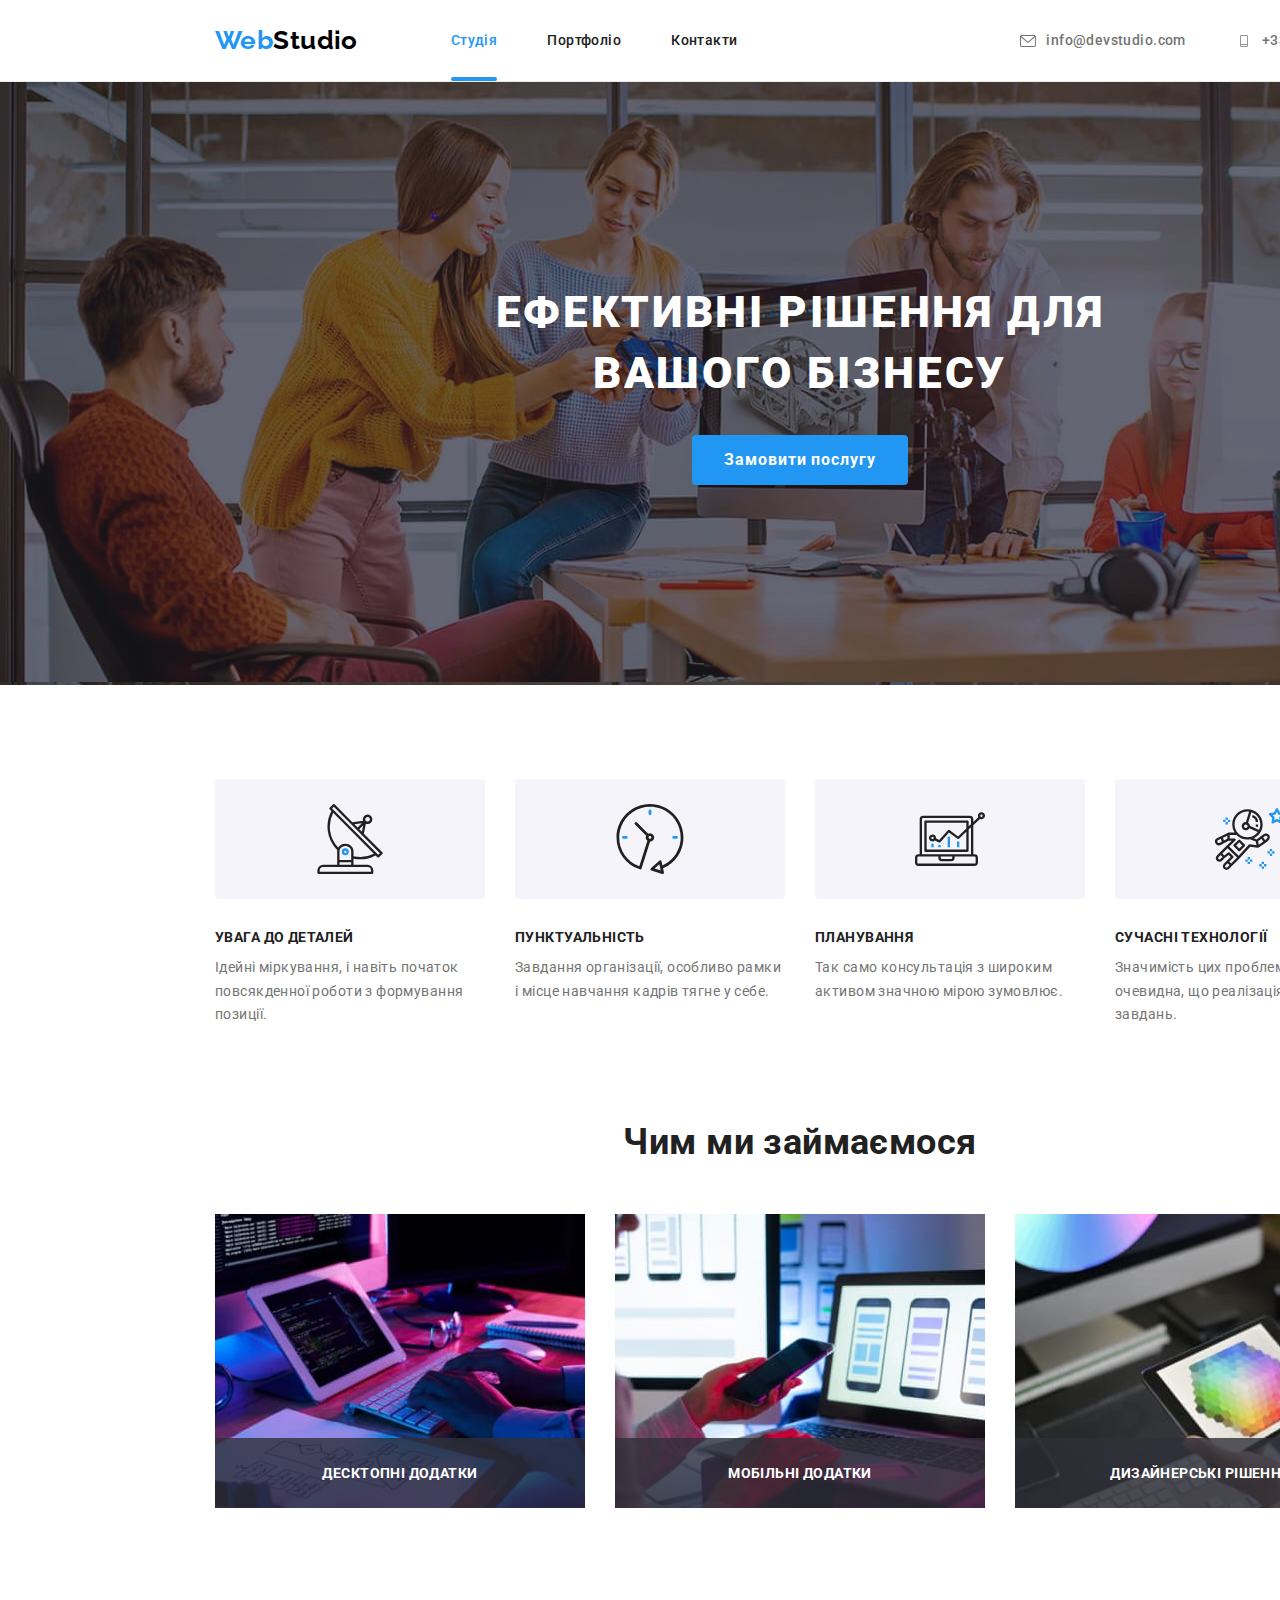
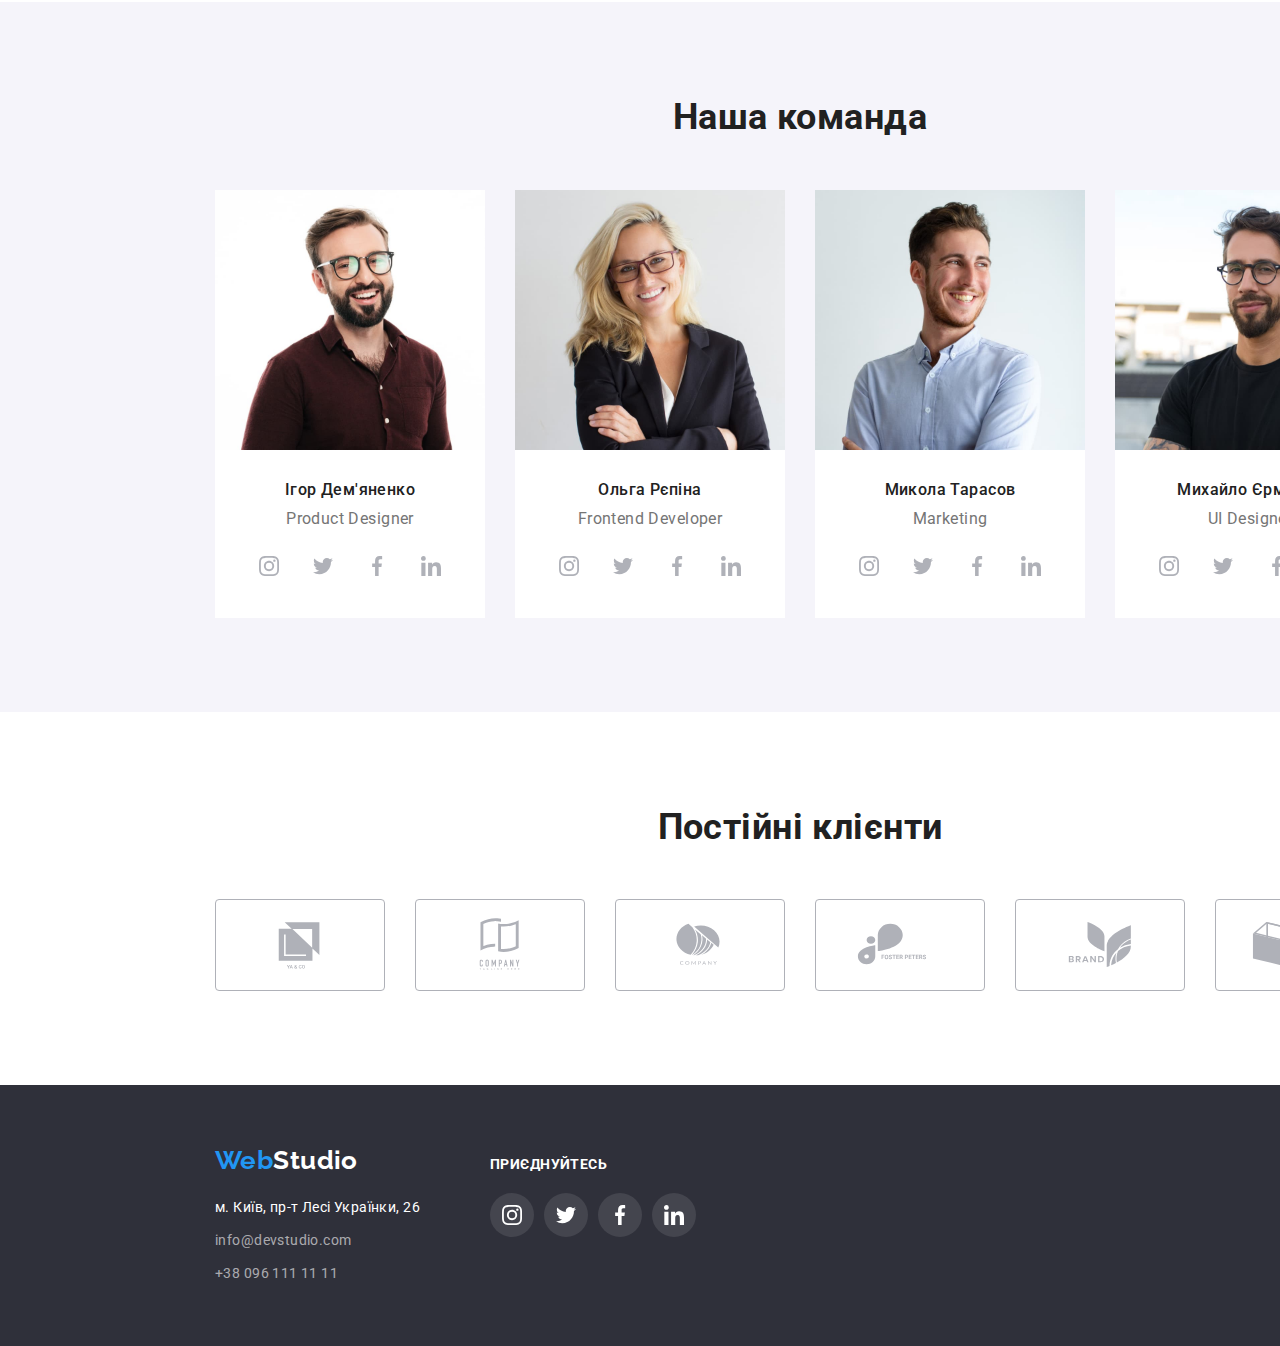
==== index.html @ 66ec5fab "розмітив форму "замовити послугу"" ====
<!DOCTYPE html>
<html lang="uk">
  <head>
    <meta charset="UTF-8" />
    <meta http-equiv="X-UA-Compatible" content="IE=edge" />
    <meta name="viewport" content="width=device-width, initial-scale=1.0" />
    <title>Веб Студія</title>
    <link rel="preconnect" href="https://fonts.googleapis.com" />
    <link rel="preconnect" href="https://fonts.gstatic.com" crossorigin />
    <link
      href="https://fonts.googleapis.com/css2?family=Raleway:wght@700&family=Roboto:wght@400;500;700;900&display=swap"
      rel="stylesheet"
    />
    <link
      rel="stylesheet"
      href="https://cdnjs.cloudflare.com/ajax/libs/modern-normalize/1.1.0/modern-normalize.min.css"
    />
    <link rel="stylesheet" href="./css/style.css" />
  </head>
  <body>
    <header class="header">
      <div class="container main-nav">
        <nav class="main-nav">
          <a href="./index.html" class="logo" lang="en"
            ><span class="web">Web</span>Studio</a
          >
          <ul class="menu">
            <li class="item">
              <a href="./index.html" class="link current">Студія</a>
            </li>
            <li class="item">
              <a href="./portfolio.html" class="link">Портфоліо</a>
            </li>
            <li class="item"><a href="" class="link">Контакти</a></li>
          </ul>
        </nav>
        <ul class="contact-header">
          <li class="item mail">
            <a href="mailto:info@devstudio.com" class="link"
              >
              <svg class="cont">
                <use href="./images/icons.svg#icon-mail"></use>
              </svg>
              info@devstudio.com</a
            >
          </li>
          <li class="item tel">
            <a href="tel:+380961111111" class="link"> <svg class="cont">
              <use href="./images/icons.svg#icon-tel"></use>
            </svg>+38 096 111 11 11</a>
          </li>
        </ul>
      </div>
    </header>
    <main>
      <section class="hero">
        <div class="container">
          <h1 class="hero-title">Ефективні рішення для вашого бізнесу</h1>
          <button type="button" class="hero-button" data-open-modal>Замовити послугу</button>
          <div class="backdrop is-hidden" data-backdrop>
            <div class="modal">
            <button class="close-modal" data-close-modal>
              <img src="./images/close-black.svg" alt="кнопка закрити" width="18px">
            </button>
            <form action="" class="form js-request-form">
              <p class="form-title">Залиште свої дані, ми вам передзвонимо</p>

              <div class="form-field">
                <label class="form-label" for="name">Ім'я</label>
              <input class="form-input" type="name" name="name" id="name">
              </div>

              <div class="form-field">
                <label class="form-label" for="tel">Телефон</label>
              <input class="form-input" type="tel" name="tel" id="tel">
              </div>

             <div class="form-field">
              <label class="form-label" for="mail">Пошта</label>
              <input class="form-input" type="email" name="mail" id="mail">
             </div>

              <div class="form-field">
                <label class="form-label" for="coment">Коментар</label>
              <textarea name="coment" id="coment" cols="30" rows="10"></textarea>

              <div class="policy">
                <input type="checkbox" name="policy" id="policy" />
                <label class="label-policy" for="policy">Погоджуюся з розсилкою та приймаю <span class="condition"><a href="">Умови договору</a></span></label>
              </div>
              <button class="send" type="submit">Відправити</button>
              </div>
            </form>
          </div>
        </div>
        </div>
      </section>
      <section class="section section-studia plus">
        <div class="container">
          <h2 class="title none">Наші плюси</h2>
          <ul class="pluses">
            <li class="pluses-box">
              <div class="icon-pluses-box">
                <svg class="icon-pluses">
                  <use
                    href="./images/icons.svg#icon-antenna"></use>
                </svg>
              </div>
              <h3 class="small-title">увага до деталей</h3>
              <p class="text">
                Ідейні міркування, і навіть початок повсякденної роботи з
                формування позиції.
              </p>
            </li>
            <li class="pluses-box">
              <div class="icon-pluses-box">
                  <svg class="icon-pluses">
                      <use href="./images/icons.svg#icon-clock"></use>
                    </svg>
              </div>
              <h3 class="small-title">пунктуальність</h3>
              <p class="text">
                Завдання організації, особливо рамки і місце навчання кадрів
                тягне у себе.
              </p>
            </li>
            <li class="pluses-box">
              <div class="icon-pluses-box">
                <svg class="icon-pluses">
                    <use href="./images/icons.svg#icon-diagram"></use>
                  </svg>
            </div>
              <h3 class="small-title">планування</h3>
              <p class="text">
                Так само консультація з широким активом значною мірою зумовлює.
              </p>
            </li>
            <li class="pluses-box">
              <div class="icon-pluses-box">
                <svg class="icon-pluses">
                    <use href="./images/icons.svg#icon-astronaut"></use>
                  </svg>
            </div>
              <h3 class="small-title">сучасні технології</h3>
              <p class="text">
                Значимість цих проблем настільки очевидна, що реалізація
                планових завдань.
              </p>
            </li>
          </ul>
        </div>
      </section>
      <section class="section section-studia">
        <div class="container work">
          <h2 class="title">Чим ми займаємося</h2>
          <ul class="list">
            <li class="employment">
                <div class="image-list">
                  <img src="./images/web.jpg" alt="веб розробка" width="370" />
                </div>
                <p class="text-employment">Десктопні додатки</p>
            </li>
            <li class="employment">
              <div class="image-list">
                <img src="./images/development.jpg" alt="розробка" width="370" />
              </div>
                <p class="text-employment">Мобільні додатки</p>
            </li>
            <li class="employment">
              <div class="image-list">
                <img src="./images/design.jpg" alt="веб дизайн" width="370" />
              </div>
                <p class="text-employment">Дизайнерські рішення</p>
            </li>
          </ul>
        </div>
      </section>
      <section class="section section-studia section-team">
        <div class="container">
          <h2 class="title">Наша команда</h2>
          <ul class="team">
            <li class="listed">
              <img src="./images/igor.jpg" alt="Ігор Дем'яненко" width="270" />
              <div class="team-list">
                <h3 class="name">Ігор Дем'яненко</h3>
              <p class="job" lang="en">Product Designer</p>
              <ul class="social-sites">
                <li>
                  <a href="https://www.instagram.com/" target="_blank" rel="noreferrer noopener" class="social-sites-link">        
                  <svg class="social-icon">
                    <use href="./images/icons.svg#icon-instagram"></use>
                  </svg>
              </a>
            </li>
               <li>
                <a href="https://twitter.com/?lang=ru" target="_blank" rel="noreferrer noopener" class="social-sites-link">
                  <svg class="social-icon">
                    <use href="./images/icons.svg#icon-twitter"></use>
                  </svg>
                </a>
               </li>
                <li>
                  <a href="https://uk-ua.facebook.com/" target="_blank" rel="noreferrer noopener" class="social-sites-link">
                    <svg class="social-icon">
                      <use href="./images/icons.svg#icon-facebook"></use>
                    </svg>
                  </a>
                </li>
                <li>
                  <a href="https://ua.linkedin.com/" target="_blank" rel="noreferrer noopener" class="social-sites-link">
                    <svg class="social-icon">
                      <use href="./images/icons.svg#icon-linkedin"></use>
                    </svg>
                  </a>
                </li>
              </ul>
              </div>
            </li>
            <li class="listed">
              <img src="./images/olga.jpg" alt="Ольга Рєпіна" width="270" />
              <div class="team-list">
              <h3 class="name">Ольга Рєпіна</h3>
              <p class="job" lang="en">Frontend Developer</p>
              <ul class="social-sites">
                <li>
                  <a href="https://www.instagram.com/" target="_blank" rel="noreferrer noopener" class="social-sites-link">        
                  <svg class="social-icon">
                    <use href="./images/icons.svg#icon-instagram"></use>
                  </svg>
              </a>
            </li>
               <li>
                <a href="https://twitter.com/?lang=ru" target="_blank" rel="noreferrer noopener" class="social-sites-link">
                  <svg class="social-icon">
                    <use href="./images/icons.svg#icon-twitter"></use>
                  </svg>
                </a>
               </li>
                <li>
                  <a href="https://uk-ua.facebook.com/" target="_blank" rel="noreferrer noopener" class="social-sites-link">
                    <svg class="social-icon">
                      <use href="./images/icons.svg#icon-facebook"></use>
                    </svg>
                  </a>
                </li>
                <li>
                  <a href="https://ua.linkedin.com/" target="_blank" rel="noreferrer noopener" class="social-sites-link">
                    <svg class="social-icon">
                      <use href="./images/icons.svg#icon-linkedin"></use>
                    </svg>
                  </a>
                </li>
              </ul>
            </div>
            </li>
            <li class="listed">
              <img src="./images/mikola.jpg" alt="Микола Тарасов" width="270" />
              <div class="team-list">
              <h3 class="name">Микола Тарасов</h3>
              <p class="job" lang="en">Marketing</p>
              <ul class="social-sites">
                <li>
                  <a href="https://www.instagram.com/" target="_blank" rel="noreferrer noopener" class="social-sites-link">        
                  <svg class="social-icon">
                    <use href="./images/icons.svg#icon-instagram"></use>
                  </svg>
              </a>
            </li>
               <li>
                <a href="https://twitter.com/?lang=ru" target="_blank" rel="noreferrer noopener" class="social-sites-link">
                  <svg class="social-icon">
                    <use href="./images/icons.svg#icon-twitter"></use>
                  </svg>
                </a>
               </li>
                <li>
                  <a href="https://uk-ua.facebook.com/" target="_blank" rel="noreferrer noopener" class="social-sites-link">
                    <svg class="social-icon">
                      <use href="./images/icons.svg#icon-facebook"></use>
                    </svg>
                  </a>
                </li>
                <li>
                  <a href="https://ua.linkedin.com/" target="_blank" rel="noreferrer noopener" class="social-sites-link">
                    <svg class="social-icon">
                      <use href="./images/icons.svg#icon-linkedin"></use>
                    </svg>
                  </a>
                </li>
              </ul>
            </div>
            </li>
            <li class="listed">
              <img src="./images/micha.jpg" alt="Михайло Єрмаков" width="270" />
              <div class="team-list">
              <h3 class="name">Михайло Єрмаков</h3>
              <p class="job" lang="en">UI Designer</p>
              <ul class="social-sites">
                <li>
                  <a href="https://www.instagram.com/" target="_blank" rel="noreferrer noopener" class="social-sites-link">        
                  <svg class="social-icon">
                    <use href="./images/icons.svg#icon-instagram"></use>
                  </svg>
              </a>
            </li>
               <li>
                <a href="https://twitter.com/?lang=ru" target="_blank" rel="noreferrer noopener" class="social-sites-link">
                  <svg class="social-icon">
                    <use href="./images/icons.svg#icon-twitter"></use>
                  </svg>
                </a>
               </li>
                <li>
                  <a href="https://uk-ua.facebook.com/" target="_blank" rel="noreferrer noopener" class="social-sites-link">
                    <svg class="social-icon">
                      <use href="./images/icons.svg#icon-facebook"></use>
                    </svg>
                  </a>
                </li>
                <li>
                  <a href="https://ua.linkedin.com/" target="_blank" rel="noreferrer noopener" class="social-sites-link">
                    <svg class="social-icon">
                      <use href="./images/icons.svg#icon-linkedin"></use>
                    </svg>
                  </a>
                </li>
              </ul>
            </li>
          </ul>
        </div>
        </div>
      </section>
      <section class="section section-studia sectin-clients">
        <div class="container">
        <h2 class="title">Постійні клієнти</h2>
        <ul class="clients-list">
          <li class="client-list">
            <a href="" class="clients-link">        
              <svg class="clients-icon">
                <use href="./images/icons.svg#icon-client-1"></use>
              </svg>
          </a>
          </li>
          <li class="client-list">
            <a href="" class="clients-link">        
              <svg class="clients-icon">
                <use href="./images/icons.svg#icon-client-2"></use>
              </svg>
          </a>
          </li>
        <li class="client-list">
          <a href="" class="clients-link">        
            <svg class="clients-icon">
              <use href="./images/icons.svg#icon-client-3"></use>
            </svg>
        </a>
        </li>
      <li class="client-list">
        <a href="" class="clients-link">        
          <svg class="clients-icon">
            <use href="./images/icons.svg#icon-client-4"></use>
          </svg>
      </a>
      </li>
    <li class="client-list">
      <a href="" class="clients-link">        
        <svg class="clients-icon">
          <use href="./images/icons.svg#icon-client-5"></use>
        </svg>
    </a>
    </li>
  <li class="client-list">
    <a href="" class="clients-link">        
      <svg class="clients-icon">
        <use href="./images/icons.svg#icon-client-6"></use>
      </svg>
  </a>
  </li>
        </ul>
        </div>
      </section>
    </main>
    <footer class="footer">
      <div class="container footer-container">
        <div>
        <a href="./index.html" lang="en" class="logo-footer"
          ><span class="web">Web</span>Studio</a
        >
        <address>
          <ul class="contact-footer">
            <li class="address">
              <a
                href="https://www.google.com/maps/d/viewer?hl=ru&ie=UTF8&msa=0&ll=50.43647800000004%2C30.527334000000003&spn=0%2C0&source=embed&mid=1IC2cPqot0qdUVytNvd6RFveTOpM&z=17"
                target="_blank"
                rel="noreferrer noopener"
                class="link address"
                >м. Київ, пр-т Лесі Українки, 26</a
              >
            </li>
            <li class="address">
              <a href="mailto:info@devstudio.com" class="link"
                >info@devstudio.com</a
              >
            </li>
            <li>
              <a href="tel:+380961111111" class="link last"
                >+38 096 111 11 11</a
              >
            </li>
          </ul>
        </address>
      </div>
        <div class="social-footer"><p class="join">приєднуйтесь</p>
        <ul class="social-sites-footer">
          <li class="soc">
            <a href="https://www.instagram.com/" target="_blank" rel="noreferrer noopener"  class="social-sites-link">        
              <svg class="social-icon">
                <use href="./images/icons.svg#icon-instagram"></use>
              </svg>
          </a>
          </li>
          <li class="soc">
            <a href="https://twitter.com/?lang=ru" target="_blank" rel="noreferrer noopener" class="social-sites-link">
              <svg class="social-icon">
                <use href="./images/icons.svg#icon-twitter"></use>
              </svg>
            </a>
          </li>
          <li class="soc">
            <a href="https://uk-ua.facebook.com/" target="_blank" rel="noreferrer noopener" class="social-sites-link">
              <svg class="social-icon">
                <use href="./images/icons.svg#icon-facebook"></use>
              </svg>
            </a>
          </li>
          <li class="soc">
            <a href="https://ua.linkedin.com/" target="_blank" rel="noreferrer noopener" class="social-sites-link">
              <svg class="social-icon">
                <use href="./images/icons.svg#icon-linkedin"></use>
              </svg>
            </a>
          </li>
        </ul>
        </div>
      </div>
    </footer>
    <script>
      const refs = {
        openModalBtn: document.querySelector("[data-open-modal]"),
        closeModalBtn: document.querySelector("[data-close-modal]"),
        backdrop: document.querySelector("[data-backdrop]"),
      };

      refs.openModalBtn.addEventListener("click", toggleModal);
      refs.closeModalBtn.addEventListener("click", toggleModal);

      refs.backdrop.addEventListener("click", logBackdropClick);

      function toggleModal() {
        refs.backdrop.classList.toggle("is-hidden");
      }

      function logBackdropClick() {
        console.log("Это клик в бекдроп");
      }

      
      (() => {
        document
          .querySelector('.js-request-form')
          .addEventListener('submit', e => {
            e.preventDefault();

            new FormData(e.currentTarget).forEach((value, name) =>
              console.log(`${name}: ${value}`),
            );

            e.currentTarget.reset();
          });
      })();
    </script>
  </body>
</html>
---- css/style.css ----
/* font-family: 'Oleo Script', cursive;
font-family: 'Raleway', sans-serif;
font-family: 'Roboto', sans-serif; */
:root {
  --logo-color: #000000;
  --primary-text-color: #757575;
  --title-text-color: #212121;
  --accent-color: #2196f3;
  --header-bg-color: #ffffff;
  --primary-bg-color: #f5f5f5;
  --secondary-bg-color: #f5f4fa;
  --hero-bg-color: #2f303a;
  --contact-footer-color: rgba(255, 255, 255, 0.6);
  --color-button-filters: rgba(33, 33, 33, 1);
  --border-header-color: rgba(236, 236, 236, 1);
}

body {
  font-family: 'Roboto', sans-serif;
  font-size: 14px;
  line-height: 1.2;
  letter-spacing: 0.03em;
  color: var(--primary-text-color);
  background-color: var(--header-bg-color);
}

h1,
h2,
h3,
h4,
h5,
h6 {
  margin: 0;
}

img {
  display: block;
  max-width: 100%;
  height: auto;
}
/* прибираємо зайвий заголовок з головної сторінки */
.none {
    position: absolute;
    width: 1px;
    height: 1px;
    margin: -1px;
    border: 0;
    padding: 0;
    clip: rect(0 0 0 0);
    overflow: hidden;
  }

ul {
  margin: 0;
  padding: 0;
  list-style: none;
}

a {
  text-decoration: none;
}

/* хедер */

.header {
  width: 1600px;
  margin: 0 auto;
  border-bottom: 1px solid var(--border-header-color);
}

.logo {
  display: block;
  margin-left: 0;
  margin-right: 93px;

  font-family: 'Raleway', sans-serif;
  font-weight: 700;
  font-size: 26px;
  color: var(--logo-color);
}

.web {
  color: var(--accent-color);
}

/* меню */

.link.current {
  color: var(--accent-color);
}

.menu {
  display: flex;
}

.main-nav {
  display: flex;
  align-items: center;
}

.link.current::after {
  content: '';

  position: absolute;
  left: 0;
  bottom: 0;
  display: inline-block;
  width: 100%;
  height: 4px;
  border-radius: 2px;
  background-color: var(--accent-color);
}

.menu li + li {
  margin-left: 50px;
}

/* .menu li:not(:last-child) {
  margin-right: 50px;
} */
/* .menu li {
  margin-right: 50px;
}
.menu li:last-child {
  margin-right: 0;
} */

.menu a {
  position: relative;
  display: block;
  padding-top: 32px;
  padding-bottom: 32px;
  font-weight: 500;
  color: var(--title-text-color);

  transition: color 250ms cubic-bezier(0.4, 0, 0.2, 1);
}

.menu .link:hover,
.menu .link:focus {
  color: var(--accent-color);
}

/* контакти хедера*/

.contact-header {
  display: flex;
  margin-left: auto; 
}

.contact-header .item {
  color: #757575;
}

.contact-header .item + .item {
  margin-left: 50px;
}

.contact-header .link {
  width: 100%;
  display: flex;
  align-items: center;
  font-weight: 500;
  color: currentColor;

  transition: color 250ms cubic-bezier(0.4, 0, 0.2, 1);
}

.mail {
  height: 16px;
}

.tel {
  height: 16px;
}

.cont {
  width: 16px;
  height: 12px;
  margin-right: 10px;
  fill: currentColor;
  transition: fill 250ms cubic-bezier(0.4, 0, 0.2, 1);
}

.cont:hover,
.cont:focus {
  fill: var(--accent-color);
}

.contact-header .link:hover,
.contact-header .link:focus {
  color: var(--accent-color);
}

/* main */

/* секції */

.section {
  min-width: 1600px;
  padding-top: 94px;
  padding-bottom: 94px;
}

/* герой */

.hero {
  display: flex;
  margin-left: auto;
  margin-right: auto;
  padding-top: 200px;
  padding-bottom: 200px;
  width: 1600px;
  min-height: 600px;
  background-image: linear-gradient(
    to right,
    rgba(47, 48, 58, 0.4),
    rgba(47, 48, 58, 0.4)
  ), url(../images/fon-hero.jpg);
  background-color: rgba(196, 196, 196, 1);
}

.hero-title {
  margin-left: auto;
  margin-right: auto;
  width: 696px;
  font-weight: 900;
  font-size: 44px;
  line-height: 1.4;
  letter-spacing: 0.06em;
  color: var(--header-bg-color);
  text-align: center;
  text-transform: uppercase;
}

.hero-button {
  display: block;
  min-width: 216px;
  height: 50px;
  margin-top: 30px;
  margin-left: auto;
  margin-right: auto;
  padding: 0;
  border-radius: 4px;
  border: none;

  cursor: pointer;

  font-weight: 700;
  font-size: 16px;
  line-height: 1.9;
  letter-spacing: 0.06em;
  text-align: center;
  color: var(--header-bg-color);
  background-color: var(--accent-color);
}

.hero-button:hover,
.hero-button:focus {
  width: 216px;
  height: 50px;
  margin-left: auto;
  margin-right: auto;
  margin-top: 30px;
}

/* Наші плюси */

.section.plus {
  padding-bottom: 0;
}

.pluses {
  display: flex;
  justify-content: center;
}

.pluses-box {
  width: 270px;
}

.pluses-box + .pluses-box {
  margin-left: 30px;
}

.section-studia .title {
  margin-top: 0;
  margin-bottom: 50px;
  font-weight: 700;
  font-size: 36px;
  text-align: center;
  color: var(--title-text-color);
}

.small-title {
  margin-top: 0;
  margin-bottom: 0;
  font-weight: 700;
  font-size: 14px;
  text-transform: uppercase;
  color: var(--title-text-color);
}

.text {
  margin-top: 10px;
  margin-bottom: 0;
  line-height: 1.7;
}

/* чим ми займаємося */

.work .list {
  display: flex;
  justify-content: center;
  margin-top: 50px;
}

.list li + li {
  margin-left: 30px;
}
/* наша команда */

.section-team {
  width: 1600px;
  margin: 0 auto;
  min-height: 708px;
}

.section-team {
  background-color: var(--secondary-bg-color);
}

.listed {
  background-color: var(--header-bg-color);
}

.team-list {
  padding-top: 30px;
  padding-bottom: 30px;
}

.social-sites li {
  width: 44px;
  height: 44px;
  background-color: var(--header-bg-color);
}

.social-sites li:not(:last-child) {
  margin-right: 10px;
}

.team {
  display: flex;
  justify-content: center;
}

.team .listed + .listed {
  margin-left: 30px;
}
.name {
  margin-bottom: 0;
  font-weight: 500;
  font-size: 16px;
  text-align: center;
  color: var(--title-text-color);
}

.job {
  margin-top: 10px;
  margin-bottom: 16px;
  font-size: 16px;
  text-align: center;
}

/* футер */

.footer {
  width: 1600px;
  min-height: 252px;

  padding-top: 60px;
  padding-bottom: 60px;
  margin: 0 auto;

  background-color: var(--hero-bg-color);
}

.logo-footer {
  display: inline-block;
  margin-bottom: 20px;

  font-family: 'Raleway', sans-serif;
  font-weight: 700;
  font-size: 26px;
  color: var(--header-bg-color);
}

.contact-footer .address {
  margin-bottom: 9px;
}

.contact-footer .link {
  font-style: normal;
  line-height: 1.7;
  color: var(--contact-footer-color);
  transition: color 250ms cubic-bezier(0.4, 0, 0.2, 1);
}

.link.last {
  padding: 0;
}

.link.address {
  color: var(--header-bg-color);
}

.contact-footer .link:hover,
.contact-footer .link:focus {
  color: var(--accent-color);
}

/* портфоліо */

/* фільтри */

.filtrs {
  display: flex;
  justify-content: center;
}

.filtrs .button {
  margin-left: 8px;
  padding: 6px 22px;
  border-radius: 4px;
  border: none;

  font-family: 'Roboto', sans-serif;
  font-weight: 500;
  font-size: 16px;
  line-height: 1.6;
  letter-spacing: 0.03em;
  text-align: center;
  color: var(--color-button-filters);
  background-color: var(--secondary-bg-color);
  transition: color 250ms cubic-bezier(0.4, 0, 0.2, 1), background-color 250ms cubic-bezier(0.4, 0, 0.2, 1), box-shadow 250ms cubic-bezier(0.4, 0, 0.2, 1);
}

/* фільтри ховер і фокус */

.filtrs .button:hover,
.filtrs .button:focus {
  box-shadow: 0px 3px 1px rgba(0, 0, 0, 0.1), 0px 1px 2px rgba(0, 0, 0, 0.08),
    0px 2px 2px rgba(0, 0, 0, 0.12);
  color: var(--header-bg-color);
  background-color: var(--accent-color);
}

/* результат фільтра */

.list-filters {
  display: flex;
  flex-wrap: wrap;
  gap: 30px;
  margin-top: 50px;
}

/* .list-filters .list-card + .list-card {
  margin-left: 30px;
} */

.list-card {
  flex-basis: calc((100% - 60px) / 3);
}

.card:hover,
.card:focus {
  box-shadow: 0px 1px 1px rgba(0, 0, 0, 0.12), 0px 4px 4px rgba(0, 0, 0, 0.06), 1px 4px 6px rgba(0, 0, 0, 0.16);
}

.cards {
  padding: 20px 24px;
  background-color: var(--header-bg-color);
  border-left: 1px solid #eeeeee;
  border-right: 1px solid #eeeeee;
  border-bottom: 1px solid #eeeeee;
}

.card {
  display: block;

  transition: box-shadow 250ms cubic-bezier(0.4, 0, 0.2, 1);
}

.card .service-name {
  margin-top: 0;
  margin-bottom: 4px;
  font-weight: 700;
  font-size: 18px;
  line-height: 2;
  letter-spacing: 00.06em;
  color: var(--title-text-color);
}

.service-type {
  margin-top: 0;
  margin-bottom: 0;
  font-size: 16px;
  line-height: 1.9;
  color: var(--primary-text-color);
}

/* контейнери */

.container {
  padding: 0 15px;
  margin-left: auto;
  margin-right: auto;
  width: 1200px;
}

/* стилізація іконок секції плюси */

.icon-pluses-box {
  width: 270px;
  height: 120px;
  margin-bottom: 30px;
  display: flex;
  justify-content: center;
  align-items: center;
  background-color: var(--secondary-bg-color);
  border-radius: 4px;
  /* outline: 1px red solid; */
}

.icon-pluses {
  width: 70px;
  height: 70px;
}
/* 
.mail {
display: flex;
}
.mail-icon {
  width: 16px;
  height: 12px;
} */

/* посилання на соціальні сайти .svg */
.social-sites {
  display: flex;
  justify-content: center;

}

.social-sites-link {
  display: flex;
  width: 100%;
  height: 100%;
  justify-content: center;
  align-items: center;
  border-radius: 50%;
  color: #afb1b8;

  transition: color 250ms cubic-bezier(0.4, 0, 0.2, 1), background-color 250ms cubic-bezier(0.4, 0, 0.2, 1);
  /* outline: 1px solid green; */
}

.social-sites-link:not(:last-child) {
  margin-right: 10px;
}

.social-icon {
  width: 20px;
  height: 20px;
  fill: currentColor;
  transition: fill 250ms cubic-bezier(0.4, 0, 0.2, 1);
}

.social-sites-link:hover,
.social-sites-link:focus {
  color: var(--header-bg-color);
  background-color: var(--accent-color);
}
.social-icon:hover,
.social-icon:focus {
  fill: currentColor;
}

/* icons clients */

.clients-list {
  display: flex;
  justify-content: center;
}

.client-list {
  width: 170px;
  height: 92px;
}

.client-list:not(:last-child) {
  margin-right: 30px;
}

.clients-link {
  width: 100%;
  height: 100%;

  display: flex;
  justify-content: center;
  align-items: center;
  border: 1px solid #AFB1B8;
  border-radius: 4px;
  color: #afb1b8;

  transition: color 250ms cubic-bezier(0.4, 0, 0.2, 1), border-color 250ms cubic-bezier(0.4, 0, 0.2, 1);
}

.clients-icon {
  width: 106px;
  height: 60px;
  fill: currentColor;

  transition: fill 250ms cubic-bezier(0.4, 0, 0.2, 1);
}

.clients-link:hover,
.clients-link:focus {
  color: var(--accent-color);
  border-color: var(--accent-color);
}

.clients-icon:hover,
.clients-icon:focus {
  fill: currentColor;
}

/* приєднуйтесь футер */

.join {
  margin-top: 0;
  margin-bottom: 20px;

  font-weight: 700;
  text-transform: uppercase;
  color: var(--header-bg-color);
}

.social-footer {
  margin-left: 70px;
}

.footer-container {
  display: flex;
  align-items: baseline;
}

.social-sites-footer {
  display: flex;
  justify-content: center;
}

.soc {
  width: 44px;
  height: 44px;
  margin-bottom: 0;
  border-radius: 50%;
  background-color: rgba(255, 255, 255, 0.1);
}

.soc:not(:last-child) {
  margin-right: 10px;
}

.soc .social-icon {
  fill: var(--header-bg-color);
}

/* ховер для карток "портфоліо"*/

.img-box {
  position: relative;
  overflow: hidden;
}

.card-overlay {
  position: absolute;
  width: 100%;
  height: 294px;
  top: 0;
  left: 0;  
  
  background-color: rgba(33, 150, 243, 0.9);

  transform: translateY(100%);
  transition: transform 250ms cubic-bezier(0.4, 0, 0.2, 1);
}

.hover-text {
  margin: 0;
  padding-top: 63px;
  padding-left: 24px;

  font-size: 18px;
  line-height: 1.5;
  color: var(--header-bg-color);
}

/* робимо видимими */

.card:hover .card-overlay,
.card:focus .card-overlay {
  transform: translateY(0);  
}

/* позиціонування секції "чим ми займаємось" */

.employment {
  position: relative;
}

.image-list {
  position: relative;
}

.image-list::before {
  content: '';

  display: inline-block;
  position: absolute;
  width: 100%;
  min-height: 70px;
  bottom: 0;
  background-color: rgba(47, 48, 58, 0.8);
}

.text-employment {
  position: absolute;
  width: 100%;
  min-height: 70px;

  display: flex;
  justify-content: center;
  align-items: center;
  margin: 0;
  padding: 0;
  bottom: 0;

  font-weight: 700;
  color: var(--header-bg-color);
  text-transform: uppercase;
  text-align: center;
}

/* модельне вікно */


.backdrop {
  position: fixed;
  top: 0;
  left: 0;
  z-index: 5;

  width: 100%;
  height: 100%;
  opacity: 1;
  background-color: rgba(0, 0, 0, 0.2);
  transition: opacity 250ms cubic-bezier(0.4, 0, 0.2, 1);
}

.backdrop.is-hidden {
  opacity: 0;
  pointer-events: none;
}

.backdrop.is-hidden .modal {
  transform: translate(-50%, -50%) scale(0);
}

.modal {
  position: absolute;
  top: 50%;
  left: 50%;

  min-width: 528px;
  min-height: 581px;  
  box-shadow: 0px 1px 3px rgba(0, 0, 0, 0.12), 0px 1px 1px rgba(0, 0, 0, 0.14), 0px 2px 1px rgba(0, 0, 0, 0.2);
  border-radius: 4px;

  background-color: var(--header-bg-color);

  transform: translate(-50%, -50%) scale(1);
  transition: transform 250ms cubic-bezier(0.4, 0, 0.2, 1);
}

.close-modal {
  position: absolute;
  display: inline-block;
  margin-left: 490px;
  margin-top: 8px;

  width: 30px;
  height: 30px;
  cursor: pointer;
  border: 1px solid rgba(0, 0, 0, 0.1);
  border-radius: 50%;

  background-color: var(--header-bg-color);
}

.close-icon {
  width: 18px;
  height: 18px;
}

textarea {
  resize: none;
}

.form {
  padding: 40px;
}

.form-title {
  margin: 0;
  margin-bottom: 12px;
  padding: 0;

  text-align: center;
  font-weight: 700;
  font-size: 20px;
  line-height: 1.15;
  color: var(--title-text-color);
}

.form-field {
  display: flex;
  flex-direction: column;

  font-size: 12px;
  line-height: 1.16;
  letter-spacing: 0.01em;
}

.policy {
  display: flex;
  flex-direction: row;
  margin-top: 20px;
  margin-bottom: 30px;

  font-size: 14px;
  line-height: 1.7;
  letter-spacing: 0.03em;
}

.condition {
  text-decoration: none;
  color: var(--accent-color);
}

.send {
  margin-left: auto;
  margin-right: auto;
  width: 200px;
  height: 50px;
  border-radius: 4px;

  font-weight: 700;
  font-size: 16px;
  line-height: 1.9;
  letter-spacing: 0.06em;

  color: var(--header-bg-color);
  background-color: var(--accent-color);
}

.form-label {
  margin-bottom: 4px;
}

.form-input {
  width: 100%;
  min-height: 40px;
  margin-bottom: 10px;

}
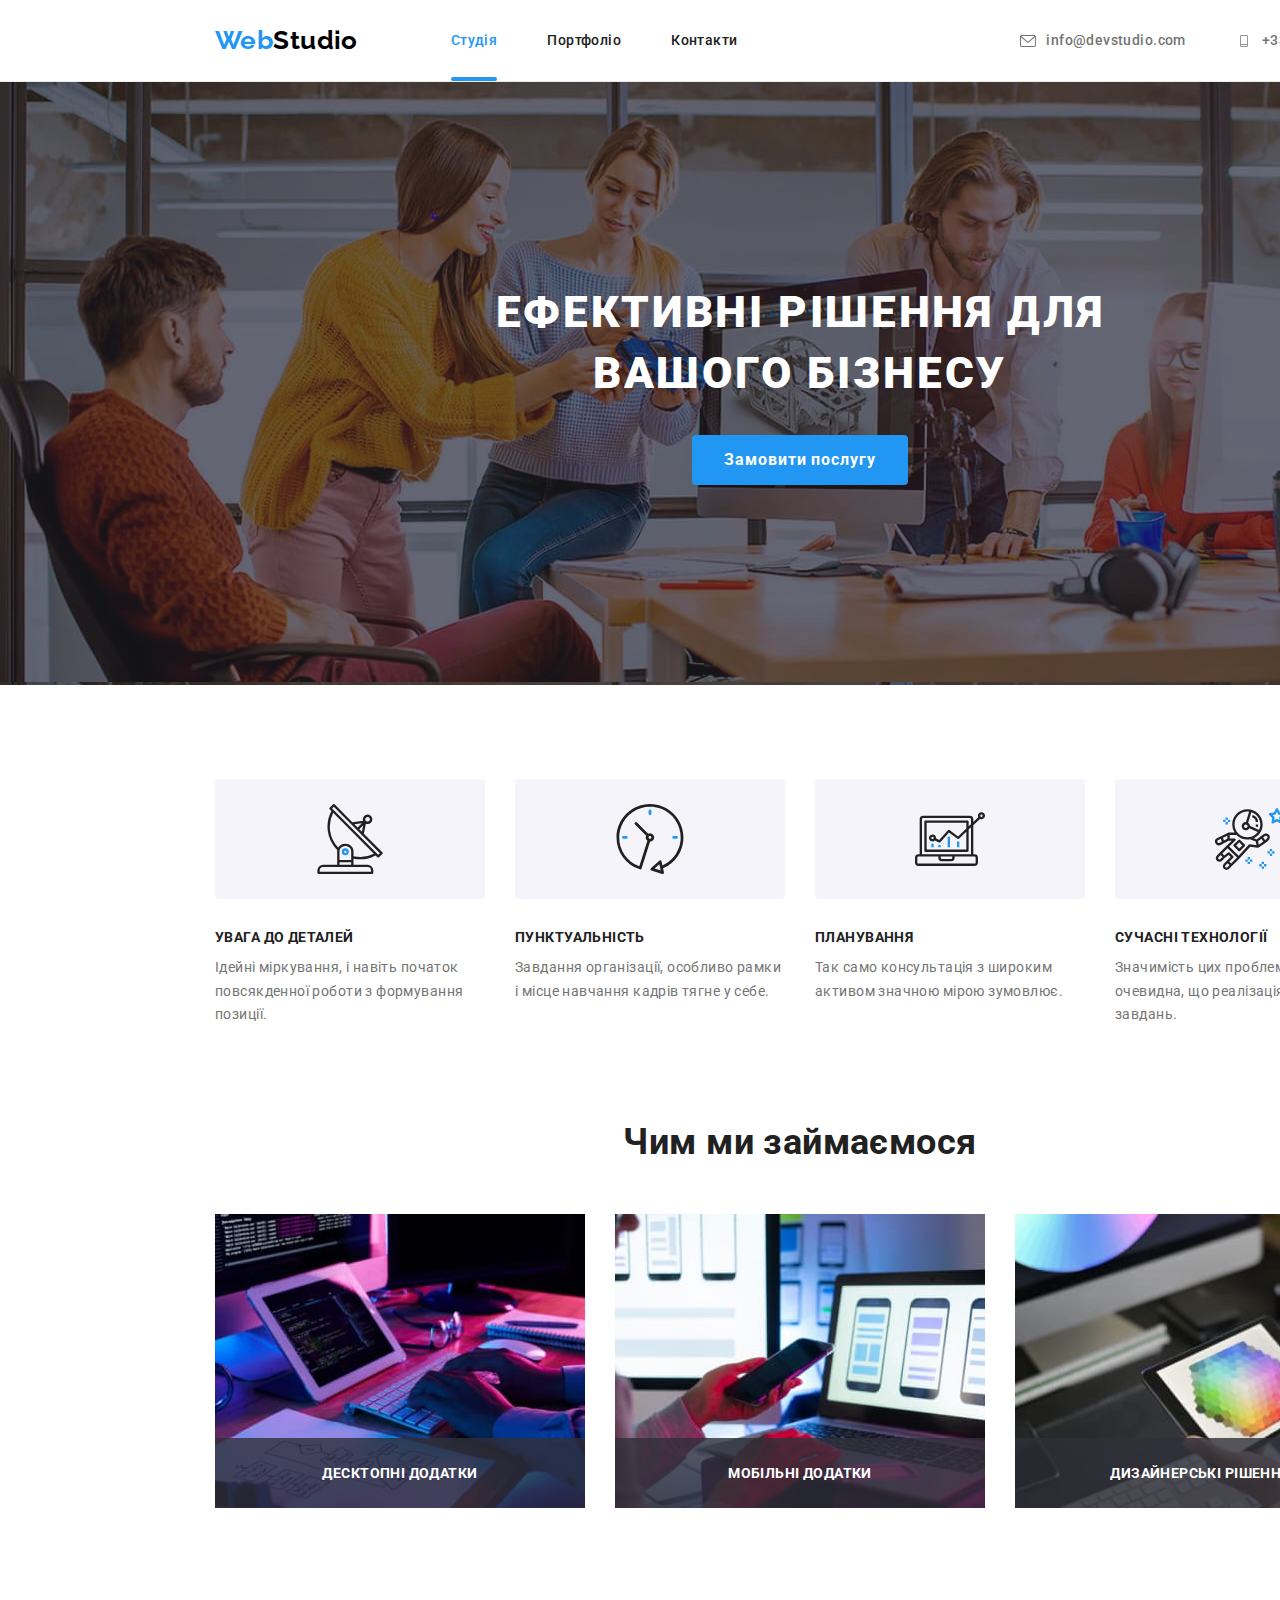
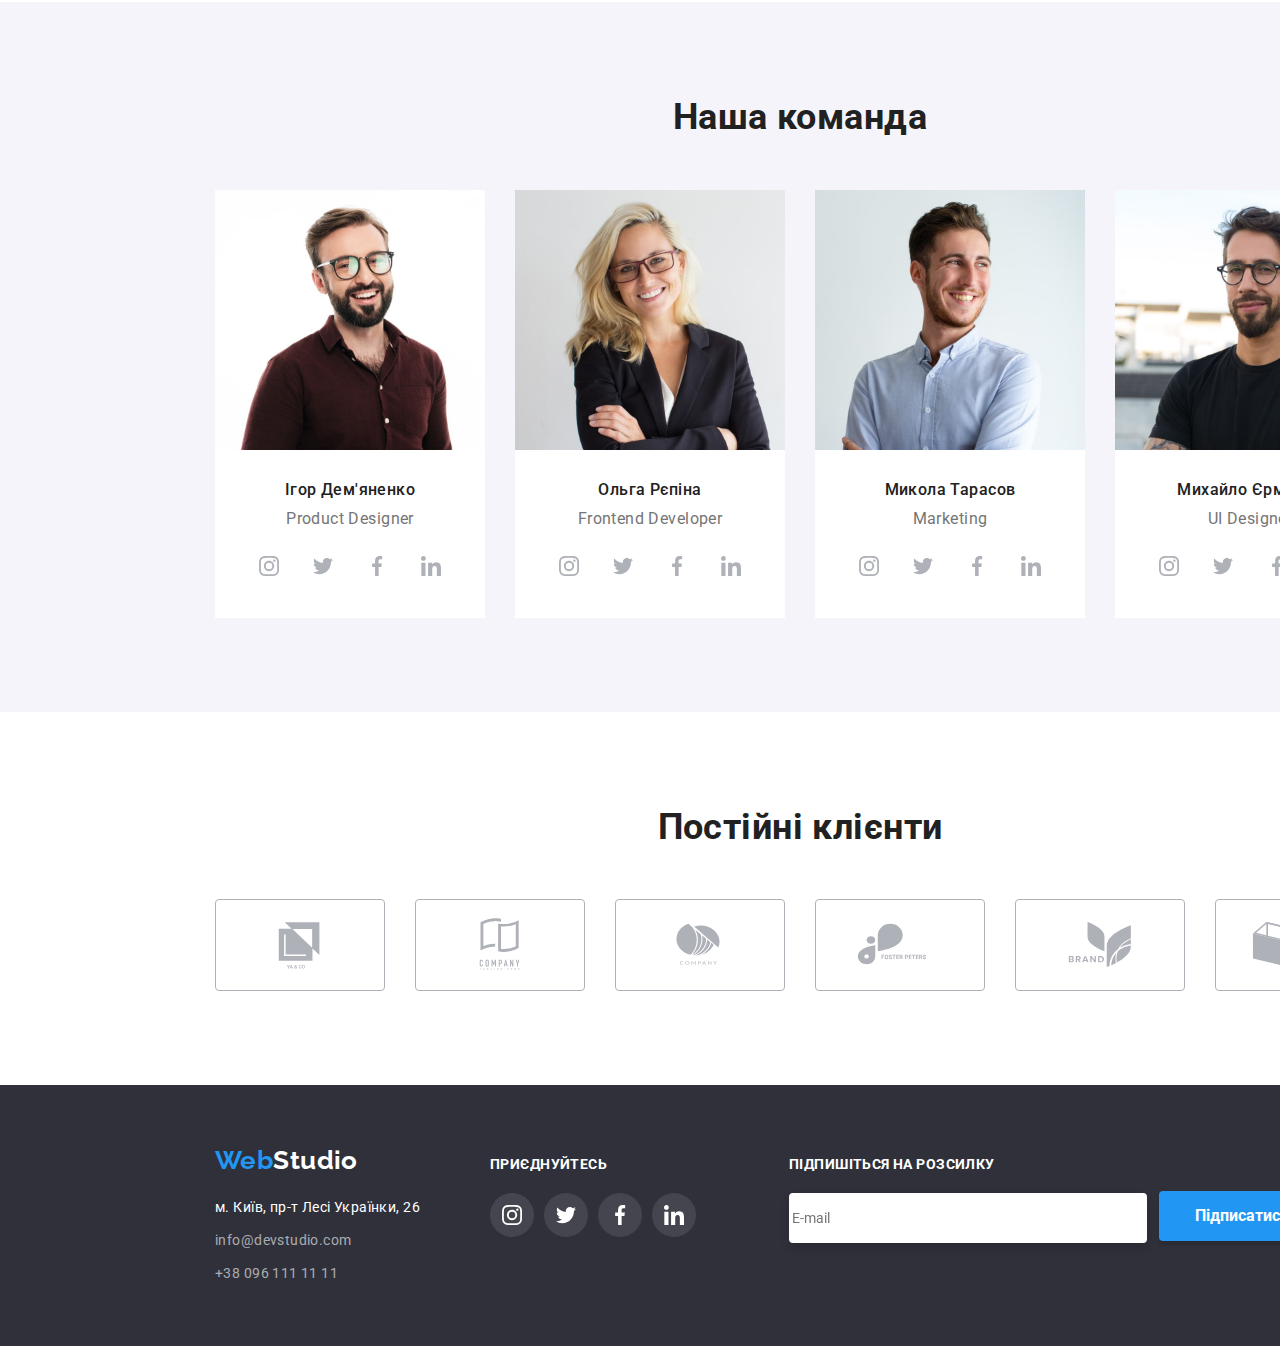
==== commit b42d227b: "розмітив форми в футері" ====
--- a/index.html
+++ b/index.html
@@ -60,9 +60,12 @@
           <div class="backdrop is-hidden" data-backdrop>
             <div class="modal">
             <button class="close-modal" data-close-modal>
-              <img src="./images/close-black.svg" alt="кнопка закрити" width="18px">
+              <svg class="close-icon">
+                <use href="./images/icons.svg#icon-close-black">
+                </use>
+              </svg>
             </button>
-            <form action="" class="form js-request-form">
+            <form class="form js-request-form">
               <p class="form-title">Залиште свої дані, ми вам передзвонимо</p>
 
               <div class="form-field">
@@ -442,7 +445,21 @@
           </li>
         </ul>
         </div>
+        <form class="subscribe-form">
+
+          <div class="sings">
+          <label class="subscribe-label" for="subscribe">Підпишіться на розсилку</label>
+          <input class="subscribe-input" type="text" name="subscribe" id="subscribe" placeholder="E-mail">
+        </div>
+  
+          <button class="subscribe-button" type="submit">
+            Підписатися
+          <svg class="icon-telegram">
+            <use href="./images/icons.svg#icon-telegram"></use>
+          </svg></button>
+        </form>
       </div>
+      
     </footer>
     <script>
       const refs = {
--- a/css/style.css
+++ b/css/style.css
@@ -794,10 +794,12 @@
 }
 
 .close-modal {
-  position: absolute;
-  display: inline-block;
+  display: flex;
+  justify-content: center;
+  align-items: center;
   margin-left: 490px;
-  margin-top: 8px;
+  margin-top: 8px;  
+  padding: 0;
 
   width: 30px;
   height: 30px;
@@ -818,7 +820,10 @@
 }
 
 .form {
-  padding: 40px;
+  padding-top: 2px;
+  padding-left: 40px;
+  padding-right: 40px;
+  padding-bottom: 40px;
 }
 
 .form-title {
@@ -883,4 +888,60 @@
   min-height: 40px;
   margin-bottom: 10px;
 
+}
+
+.subscribe-form {
+  display: flex;
+margin-left: 93px;
+}
+
+.subscribe-label {
+  margin-bottom: 20px;
+  text-transform: uppercase;
+  font-weight: 700;
+  color: var(--header-bg-color);
+}
+
+.subscribe-input {
+  width: 358px;
+  min-height: 50px;
+  margin-right: 12px;
+
+  border: 1px solid rgba(255, 255, 255, 0.3);filter: drop-shadow(0px 4px 4px rgba(0, 0, 0, 0.15));
+  border-radius: 4px;
+
+}
+
+.subscribe-button {
+  width: 200px;
+  height: 50px;
+  margin-top: 35px;
+  
+  display: flex;
+  justify-content: center;
+  align-items: center;
+  border: none;
+  background-color: var(--accent-color);
+  box-shadow: 0px 4px 4px rgba(0, 0, 0, 0.15);border-radius: 4px;
+
+  cursor: pointer;
+  font-weight: 700;
+  font-size: 16px;
+  line-height: 1.9;
+  color: var(--header-bg-color);
+}
+
+.sings {
+  display: flex;
+  flex-direction: column;
+}
+
+.icon-telegram {
+  margin-left: 10px;
+  margin-top: auto;
+  margin-bottom: auto;
+  width: 24px;
+  height: 24px;
+
+  fill: currentColor;
 }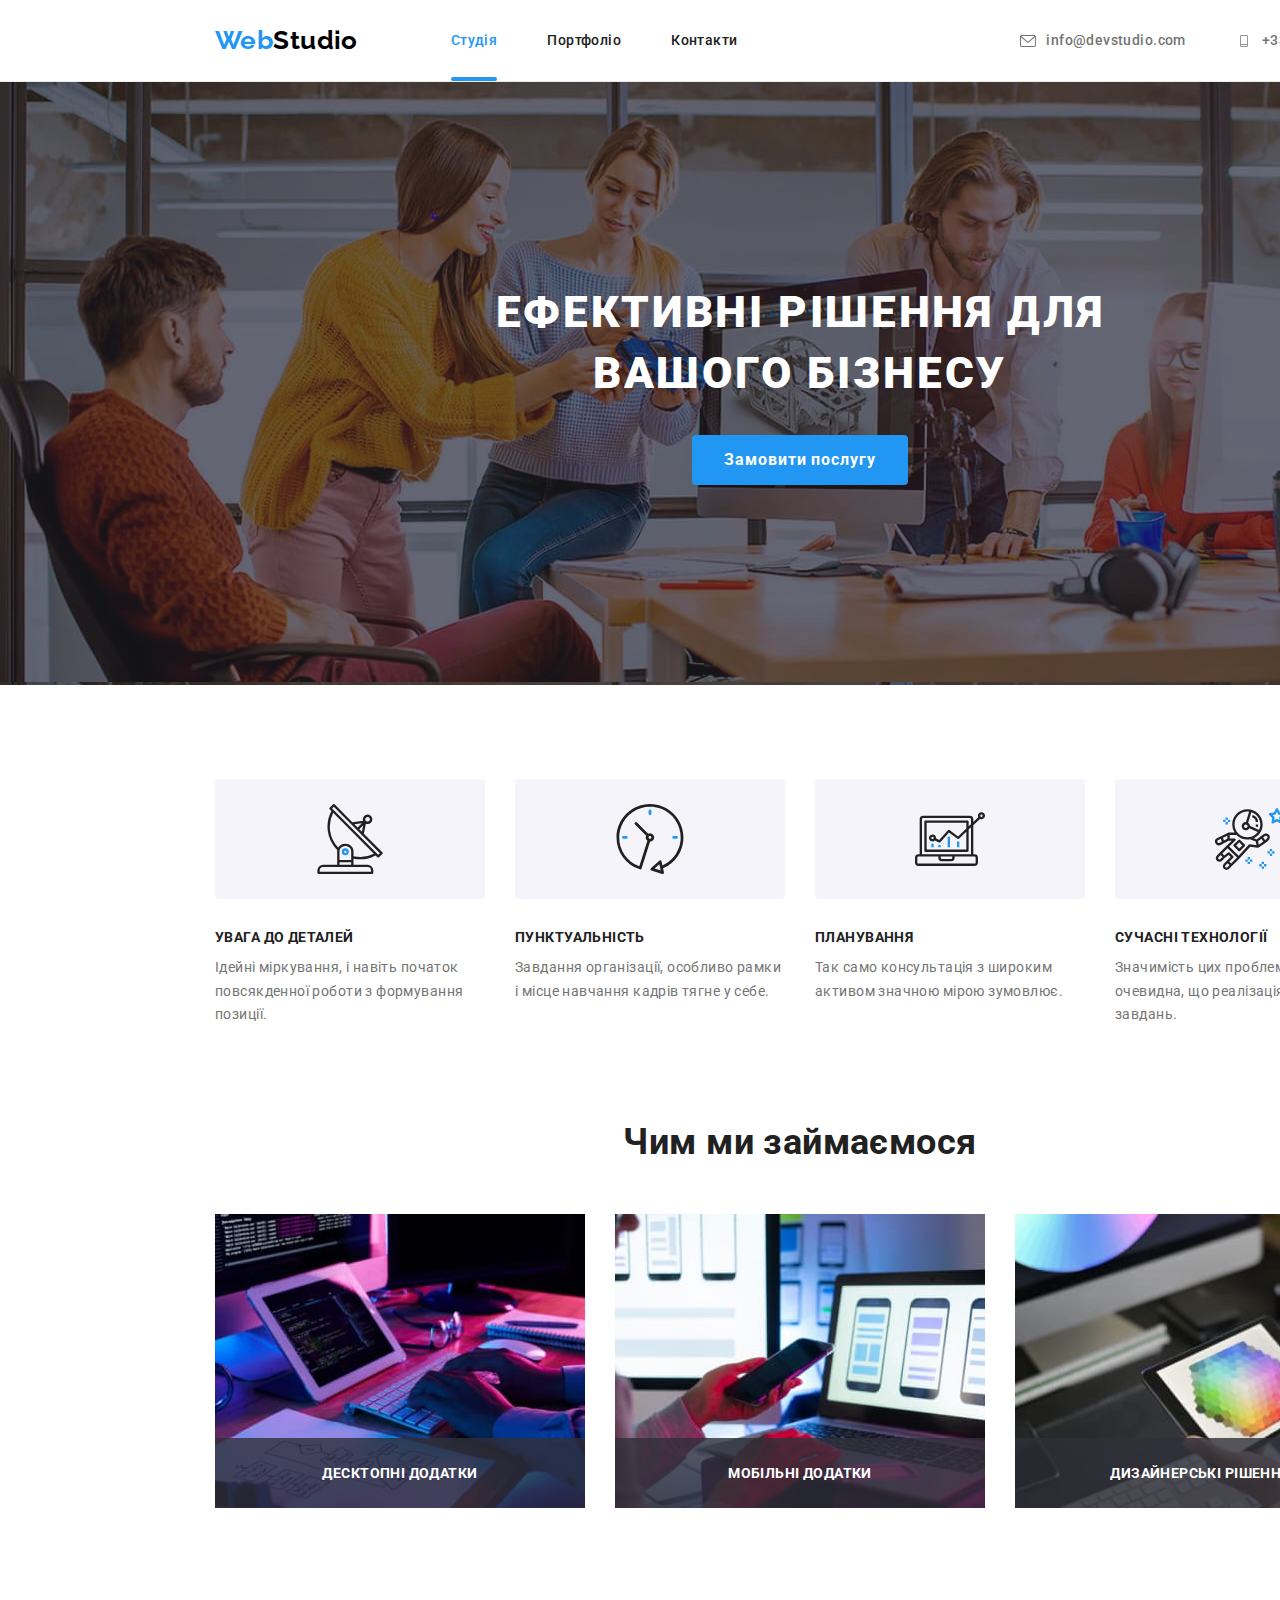
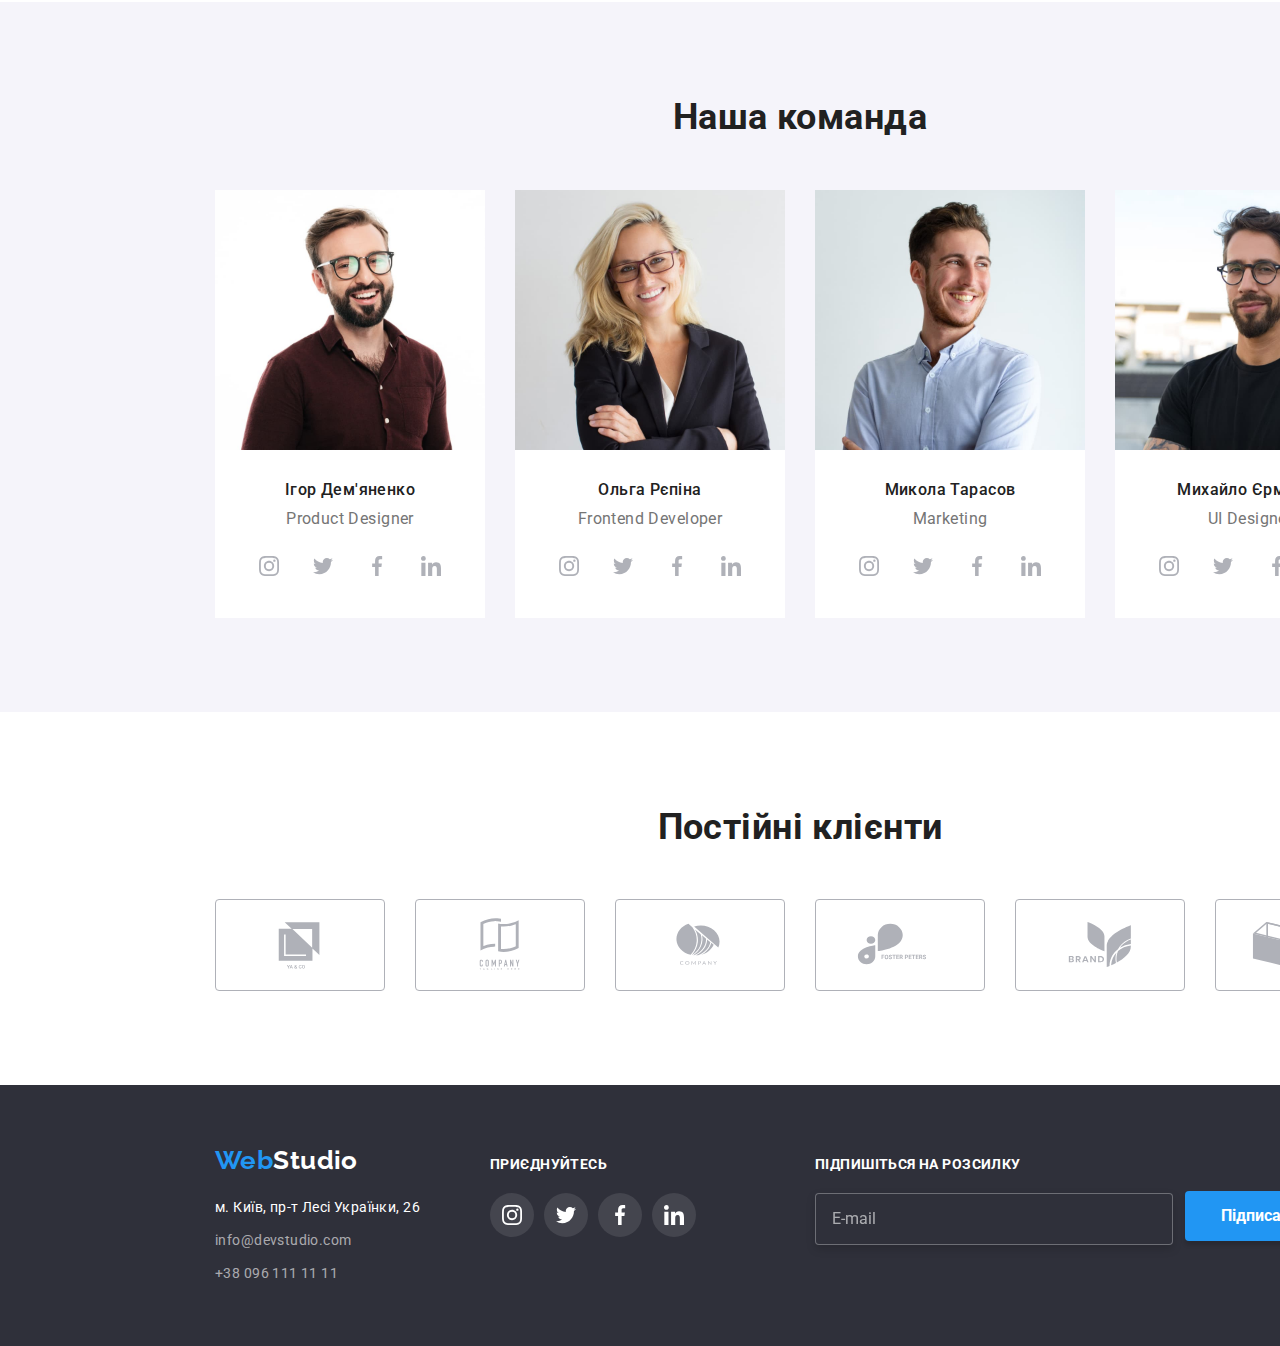
==== commit ca02cff9: "home-work-6" ====
--- a/index.html
+++ b/index.html
@@ -1,21 +1,19 @@
 <!DOCTYPE html>
 <html lang="uk">
   <head>
-    <meta charset="UTF-8" />
-    <meta http-equiv="X-UA-Compatible" content="IE=edge" />
-    <meta name="viewport" content="width=device-width, initial-scale=1.0" />
+    <meta charset="UTF-8">
+    <meta http-equiv="X-UA-Compatible" content="IE=edge">
+    <meta name="viewport" content="width=device-width, initial-scale=1.0">
     <title>Веб Студія</title>
-    <link rel="preconnect" href="https://fonts.googleapis.com" />
-    <link rel="preconnect" href="https://fonts.gstatic.com" crossorigin />
+    <link rel="preconnect" href="https://fonts.googleapis.com">
+    <link rel="preconnect" href="https://fonts.gstatic.com" crossorigin>
     <link
       href="https://fonts.googleapis.com/css2?family=Raleway:wght@700&family=Roboto:wght@400;500;700;900&display=swap"
-      rel="stylesheet"
-    />
+      rel="stylesheet">
     <link
       rel="stylesheet"
-      href="https://cdnjs.cloudflare.com/ajax/libs/modern-normalize/1.1.0/modern-normalize.min.css"
-    />
-    <link rel="stylesheet" href="./css/style.css" />
+      href="https://cdnjs.cloudflare.com/ajax/libs/modern-normalize/1.1.0/modern-normalize.min.css">
+    <link rel="stylesheet" href="./css/style.css">
   </head>
   <body>
     <header class="header">
@@ -70,30 +68,49 @@
 
               <div class="form-field">
                 <label class="form-label" for="name">Ім'я</label>
-              <input class="form-input" type="name" name="name" id="name">
+              <div class="for-input">
+                <input class="form-input" type="text" name="name" id="name" placeholder=" ">
+              <svg class="icon-form" >
+                <use href="./images/icons.svg#icon-name"></use>
+              </svg>
+              </div>
               </div>
 
               <div class="form-field">
                 <label class="form-label" for="tel">Телефон</label>
-              <input class="form-input" type="tel" name="tel" id="tel">
+              <div class="for-input">
+                <input class="form-input" type="tel" name="tel" id="tel" placeholder=" ">
+              <svg class="icon-form">
+                <use href="./images/icons.svg#icon-phone"></use>
+              </svg>
+              </div>
               </div>
 
              <div class="form-field">
               <label class="form-label" for="mail">Пошта</label>
-              <input class="form-input" type="email" name="mail" id="mail">
+              <div class="for-input">
+                <input class="form-input" type="email" name="mail" id="mail" placeholder=" ">
+              <svg class="icon-form">
+                <use href="./images/icons.svg#icon-e-mail"></use>
+              </svg>
+              </div>
              </div>
 
-              <div class="form-field">
-                <label class="form-label" for="coment">Коментар</label>
-              <textarea name="coment" id="coment" cols="30" rows="10"></textarea>
-
-              <div class="policy">
-                <input type="checkbox" name="policy" id="policy" />
-                <label class="label-policy" for="policy">Погоджуюся з розсилкою та приймаю <span class="condition"><a href="">Умови договору</a></span></label>
-              </div>
-              <button class="send" type="submit">Відправити</button>
-              </div>
-            </form>
+             <div class="form-field">
+              <label class="form-label" for="coment">Коментар</label>
+            <textarea name="coment" id="coment" cols="30" rows="10" class="coment" placeholder="Введіть текст"></textarea>
+            <label class="policy">
+                <input type="checkbox" name="policy" class="check-policy" required>
+                <svg class="icon-check">
+                  <use href="./images/icons.svg#icon-check"></use>
+                </svg>
+                <svg class="no-check">
+                  <use href="./images/icons.svg#icon-no-check"></use>
+                </svg>
+                Погоджуюся з розсилкою та приймаю <span><a href="" class="condition"> Умови договору</a></span></label>
+            <button class="send" type="submit">Відправити</button>
+            </div>
+          </form>
           </div>
         </div>
         </div>
@@ -159,19 +176,19 @@
           <ul class="list">
             <li class="employment">
                 <div class="image-list">
-                  <img src="./images/web.jpg" alt="веб розробка" width="370" />
+                  <img src="./images/web.jpg" alt="веб розробка" width="370">
                 </div>
                 <p class="text-employment">Десктопні додатки</p>
             </li>
             <li class="employment">
               <div class="image-list">
-                <img src="./images/development.jpg" alt="розробка" width="370" />
+                <img src="./images/development.jpg" alt="розробка" width="370">
               </div>
                 <p class="text-employment">Мобільні додатки</p>
             </li>
             <li class="employment">
               <div class="image-list">
-                <img src="./images/design.jpg" alt="веб дизайн" width="370" />
+                <img src="./images/design.jpg" alt="веб дизайн" width="370">
               </div>
                 <p class="text-employment">Дизайнерські рішення</p>
             </li>
@@ -183,7 +200,7 @@
           <h2 class="title">Наша команда</h2>
           <ul class="team">
             <li class="listed">
-              <img src="./images/igor.jpg" alt="Ігор Дем'яненко" width="270" />
+              <img src="./images/igor.jpg" alt="Ігор Дем'яненко" width="270">
               <div class="team-list">
                 <h3 class="name">Ігор Дем'яненко</h3>
               <p class="job" lang="en">Product Designer</p>
@@ -220,7 +237,7 @@
               </div>
             </li>
             <li class="listed">
-              <img src="./images/olga.jpg" alt="Ольга Рєпіна" width="270" />
+              <img src="./images/olga.jpg" alt="Ольга Рєпіна" width="270">
               <div class="team-list">
               <h3 class="name">Ольга Рєпіна</h3>
               <p class="job" lang="en">Frontend Developer</p>
@@ -257,7 +274,7 @@
             </div>
             </li>
             <li class="listed">
-              <img src="./images/mikola.jpg" alt="Микола Тарасов" width="270" />
+              <img src="./images/mikola.jpg" alt="Микола Тарасов" width="270">
               <div class="team-list">
               <h3 class="name">Микола Тарасов</h3>
               <p class="job" lang="en">Marketing</p>
@@ -294,7 +311,7 @@
             </div>
             </li>
             <li class="listed">
-              <img src="./images/micha.jpg" alt="Михайло Єрмаков" width="270" />
+              <img src="./images/micha.jpg" alt="Михайло Єрмаков" width="270">
               <div class="team-list">
               <h3 class="name">Михайло Єрмаков</h3>
               <p class="job" lang="en">UI Designer</p>
@@ -328,9 +345,9 @@
                   </a>
                 </li>
               </ul>
+            </div>
             </li>
           </ul>
-        </div>
         </div>
       </section>
       <section class="section section-studia sectin-clients">
--- a/css/style.css
+++ b/css/style.css
@@ -13,6 +13,9 @@
   --contact-footer-color: rgba(255, 255, 255, 0.6);
   --color-button-filters: rgba(33, 33, 33, 1);
   --border-header-color: rgba(236, 236, 236, 1);
+  --input-color: rgba(33, 33, 33, 0.2);
+  --close-modal-icon: rgba(0, 0, 0, 1)
+
 }
 
 body {
@@ -781,6 +784,7 @@
   position: absolute;
   top: 50%;
   left: 50%;
+  padding: 40px;
 
   min-width: 528px;
   min-height: 581px;  
@@ -794,11 +798,12 @@
 }
 
 .close-modal {
+  position: absolute;
   display: flex;
   justify-content: center;
   align-items: center;
-  margin-left: 490px;
-  margin-top: 8px;  
+  left: 490px;
+  top: 8px;  
   padding: 0;
 
   width: 30px;
@@ -813,18 +818,20 @@
 .close-icon {
   width: 18px;
   height: 18px;
+
+  fill: var(--close-modal-icon);
+
+  transition: fill 250ms cubic-bezier(0.4, 0, 0.2, 1);
+}
+
+.close-modal:hover .close-icon {
+  fill: var(--accent-color);
 }
 
 textarea {
   resize: none;
 }
 
-.form {
-  padding-top: 2px;
-  padding-left: 40px;
-  padding-right: 40px;
-  padding-bottom: 40px;
-}
 
 .form-title {
   margin: 0;
@@ -839,6 +846,7 @@
 }
 
 .form-field {
+  position: relative;
   display: flex;
   flex-direction: column;
 
@@ -848,8 +856,11 @@
 }
 
 .policy {
+  position: relative;
   display: flex;
   flex-direction: row;
+  justify-content: center;
+  align-items: center;
   margin-top: 20px;
   margin-bottom: 30px;
 
@@ -859,7 +870,7 @@
 }
 
 .condition {
-  text-decoration: none;
+  text-decoration: underline;
   color: var(--accent-color);
 }
 
@@ -887,12 +898,123 @@
   width: 100%;
   min-height: 40px;
   margin-bottom: 10px;
-
-}
+  padding: 0;
+  padding-left: 42px;
+
+  border-radius: 4px;
+  border: 1px solid var(--input-color);
+
+  font-size: 16px;
+  line-height: 0;
+
+  transition: border 250ms cubic-bezier(0.4, 0, 0.2, 1);
+}
+
+
+.icon-form {
+  position: absolute;
+  top: 11px;
+  left: 15px;
+  width: 18px;
+  height: 18px;
+
+  fill: var(--title-text-color);
+
+  transition: fill 250ms cubic-bezier(0.4, 0, 0.2, 1);
+}
+
+.for-input {
+  position: relative;
+}
+
+.for-input:placeholder-shown + .icon-form {
+  fill: var(--title-text-color);
+}
+
+.for-input:not(:placeholder-shown) + .icon-form {
+  fill: var(--accent-color);
+}
+
+.form-input:hover,
+.form-input:focus {
+  border-color: var(--accent-color);
+}
+
+.icon-form:hover {
+  fill: var(--accent-color);
+}
+
+.icon-form:hover .form-input {
+  border-color: var(--accent-color);
+}
+
+.form-input:hover + .icon-form,
+.form-input:focus + .icon-form {
+  fill: var(--accent-color);
+}
+
+.coment {
+  padding: 12px 16px;
+  
+  border-radius: 4px;
+  border: 1px solid var(--input-color);
+
+  font-size: 16px;
+  line-height: 1.17;
+  letter-spacing: 0.03em;
+
+  transition: border 250ms cubic-bezier(0.4, 0, 0.2, 1);
+}
+
+.coment::placeholder {
+  color: rgba(117, 117, 117, 0.5);
+
+  font-size: 12px;
+  line-height: 1.17;
+  letter-spacing: 0.01em;
+}
+
+.coment:hover,
+.coment:focus {
+  border-color: var(--accent-color);
+}
+
+.label-policy {
+  margin-left: 9px;
+}
+
+
+.check-policy {
+  -webkit-appearance:none;
+  -moz-appearance:none;
+  appearance:none;
+}
+
+.no-check {
+  width: 16px;
+  height: 15px;
+  margin-right: 9px;
+  opacity: 1;
+}
+
+.icon-check {
+  position: absolute;
+  width: 16px;
+  height: 15px;
+  top: 50%;
+  transform: translateY(-50%);
+  left: 21.8px;
+
+  opacity: 0;
+}
+.check-policy:checked + .icon-check {
+  opacity: 1;
+}
+
 
 .subscribe-form {
   display: flex;
-margin-left: 93px;
+  margin-left: auto;
 }
 
 .subscribe-label {
@@ -906,10 +1028,28 @@
   width: 358px;
   min-height: 50px;
   margin-right: 12px;
-
+  padding: 15px 16px;
+
+  font-size: 16px;
+  line-height: 1.25;
   border: 1px solid rgba(255, 255, 255, 0.3);filter: drop-shadow(0px 4px 4px rgba(0, 0, 0, 0.15));
   border-radius: 4px;
-
+  transition: background-color 250ms cubic-bezier(0.4, 0, 0.2, 1);
+}
+
+
+.sings input::placeholder {  
+  font-size: 16px;
+  line-height: 1.25;
+  color: var(--contact-footer-color);  
+}
+
+.subscribe-input:placeholder-shown {
+  background-color: var(--hero-bg-color);
+}
+
+.subscribe-input:not(:placeholder-shown) {
+  background-color: var(--header-bg-color);
 }
 
 .subscribe-button {
